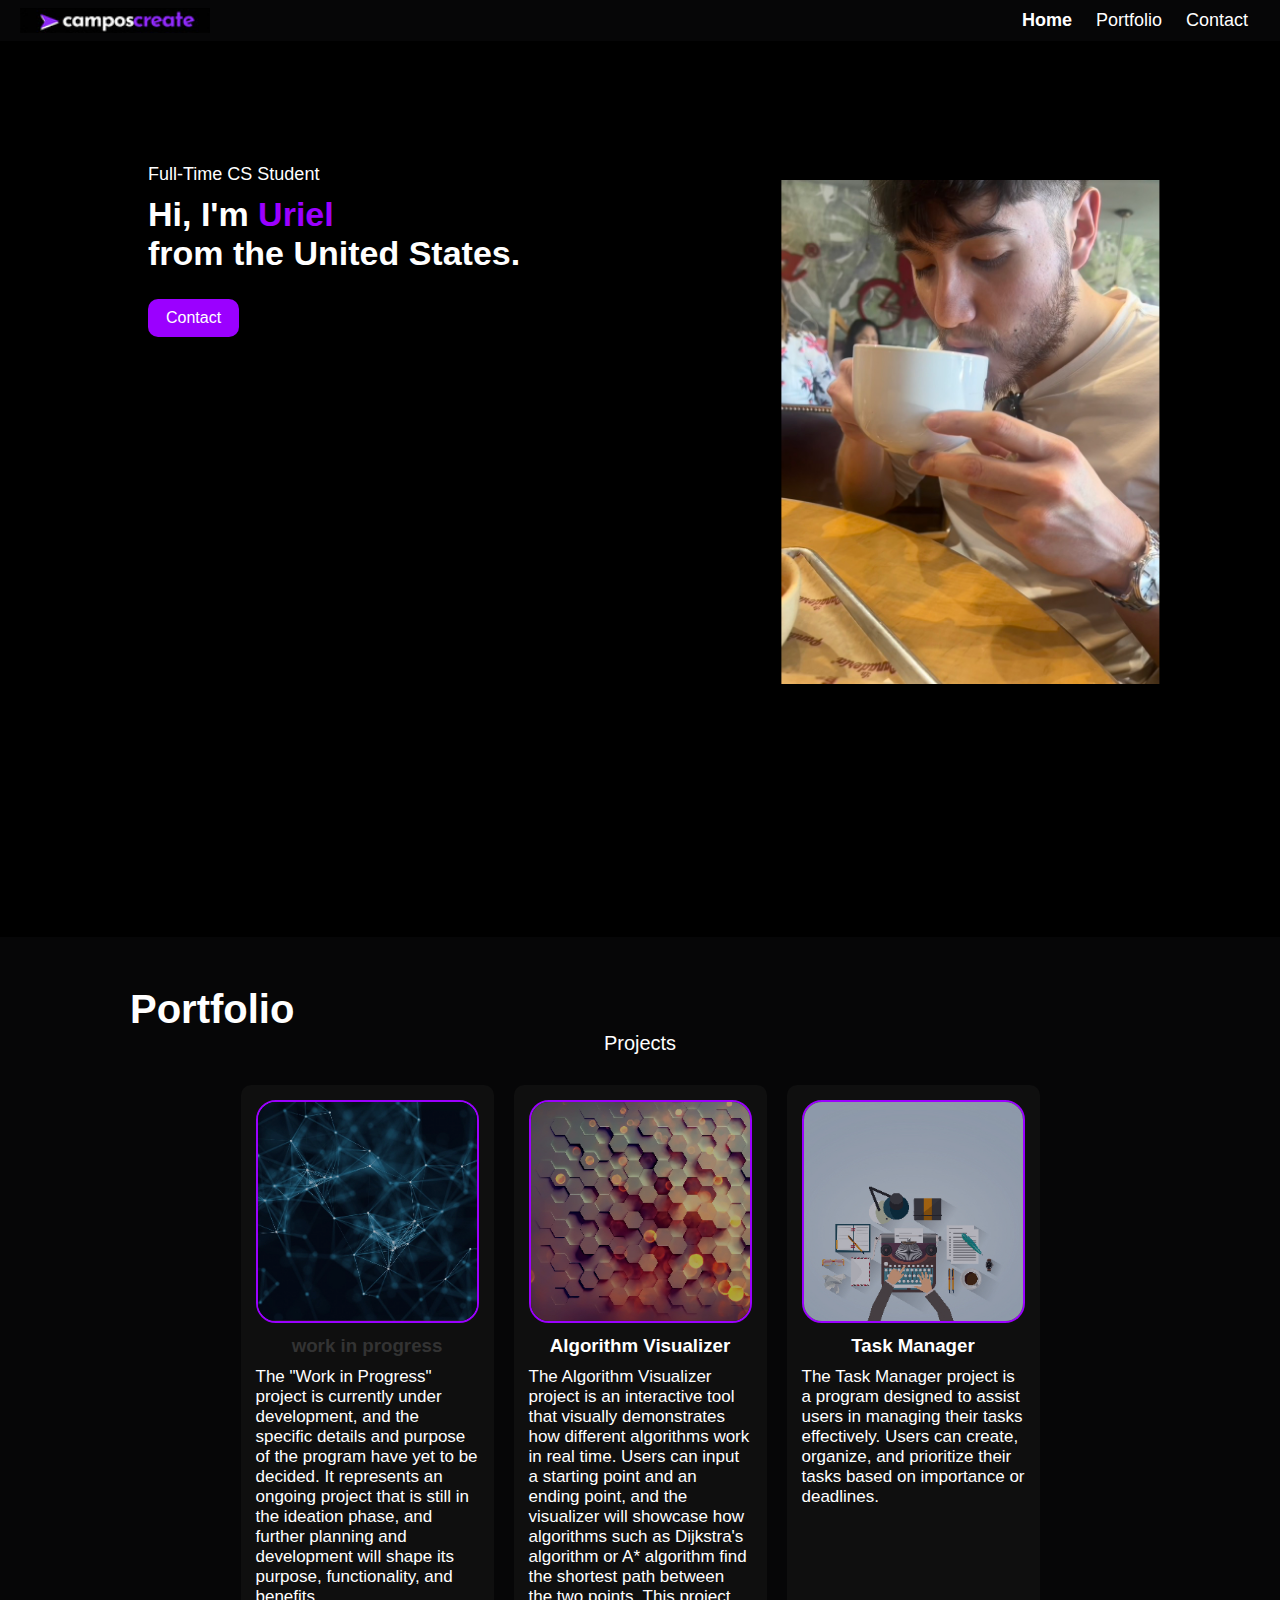
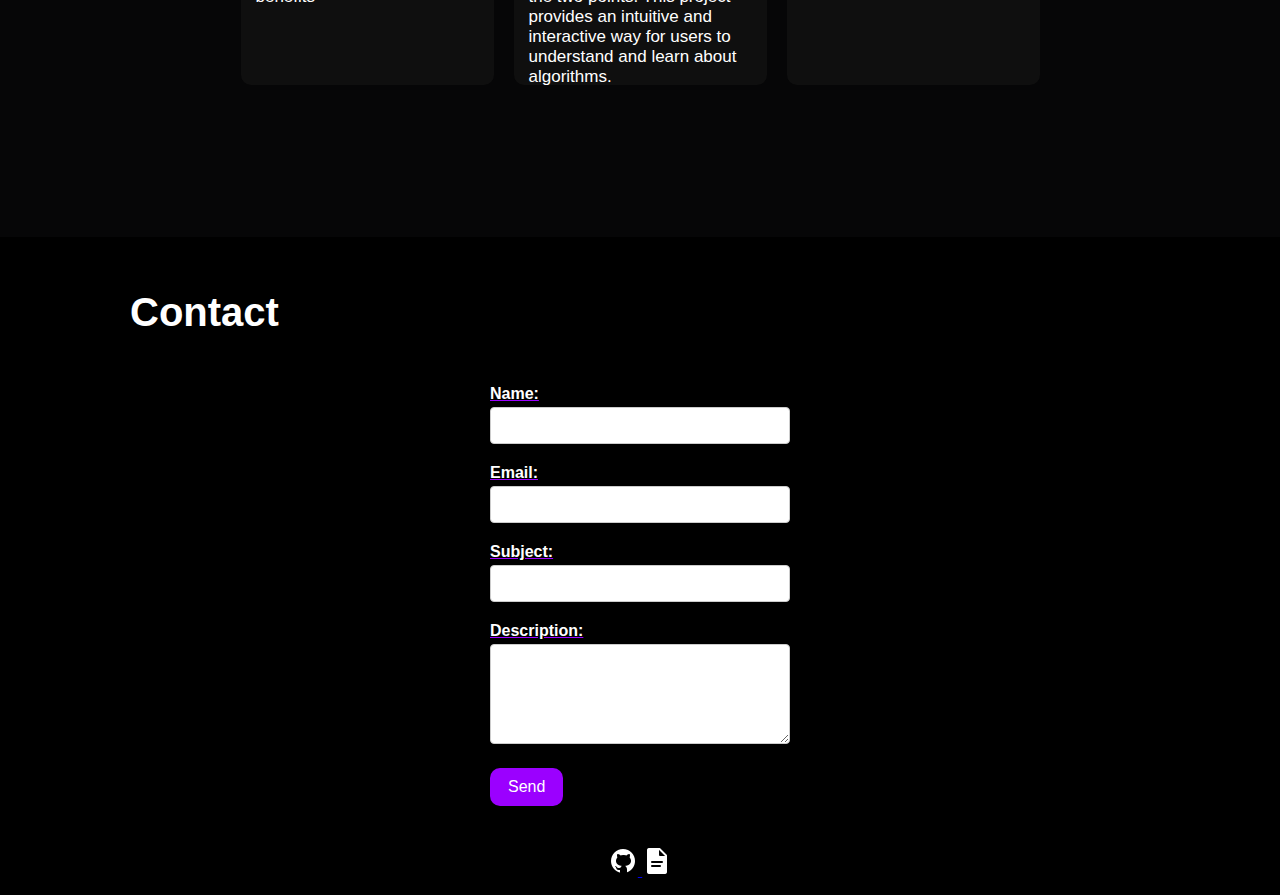
==== src/index.html @ 7401c3d5 "Contact section implemented, minor nav bar updates, and some positioning changes" ====
<!DOCTYPE html>
<html lang="en">
<head>
    <meta charset="UTF-8">
    <meta name="viewport" content="width=device-width, initial-scale=1.0">
    <title>Personal Portfolio Website</title>
    <link rel="stylesheet" href="styles.css">
    <!-- Add any additional meta tags, CSS stylesheets, or JavaScript files here -->
    <script src="script.js"></script>
</head>
<!--HEADER + NAV BAR-->
<body>

<!-------- Scrap
<div class="back-texture">
    <img src="images/texture.png" class="pic">
</div>
---->
<div id="header">
    <div class="container">
        <nav>
            <img src="images/updated.png" class="logo">
            <ul>
                <li><a href="#home" class="nav-link active" onclick="scrollToSection('#home')">Home</a></li>
                <li><a href="#portfolio-section" class="nav-link" onclick="scrollToSection('#portfolio-section')">Portfolio</a></li>
                <li><a href="#contact-section" class="nav-link" onclick="scrollToSection('#contact-section')">Contact</a></li>
            </ul>
        </nav>
        <section id="home">
            <h1>Home Section</h1>
            <div class="header-text">
                <p>Full-Time CS Student</p>
                <h1>Hi, I'm <span>Uriel</span><br>from the United States.</h1>
                <a href="#contact-section">Contact</a>
            </div>
            <div class="self-pic">
                <img src="images/coffee.png" class="me" alt="Self Picture">
            </div>
        </section>
    </div>
</div>

<section id="portfolio-section">
    <!--<div class="container"></div>-->
    <h1>Portfolio Section</h1>
</section>
<!-----------PORTFOLIO----------->
<div id="portfolio">
    <div class="main">
        <h2>Portfolio</h2>
        <p>Projects</p>
        <div class="row">
            <div class="column-1">
                <div class="block">
                    <a href="#" class="tile">
                        <img src="images/temp.png">
                    </a>
                    <div class="banner"></div>
                    <div class="column1-layer">
                        <h3>work in progress</h3>
                        <p>
                            The "Work in Progress" project is currently under development, and the specific details and purpose of the program have yet to be decided.
                            It represents an ongoing project that is still in the ideation phase, and further planning and development will shape its purpose, functionality, and benefits
                        </p>
                    </div>
                </div>
            </div>
            <div class="column-2">
                <div class="block">
                    <a href="#" class="tile">
                        <img src="images/visualizer.png">
                    </a>
                    <div class="column2-layer">
                        <h3>Algorithm Visualizer</h3>
                        <p>The Algorithm Visualizer project is an interactive tool that visually demonstrates how different algorithms work in real time.
                            Users can input a starting point and an ending point, and the visualizer will showcase how algorithms such as Dijkstra's algorithm
                            or A* algorithm find the shortest path between the two points. This project provides an intuitive and interactive way for users to
                            understand and learn about algorithms.
                        </p>
                    </div>
                </div>
            </div>
            <div class="column-3">
                <div class="block">
                    <a href="#" class="tile">
                        <img src="images/task-manager.png">
                    </a>
                    <div class="column3-layer">
                        <h3>Task Manager</h3>
                        <p>
                            The Task Manager project is a program designed to assist users in managing their tasks effectively.
                            Users can create, organize, and prioritize their tasks based on importance or deadlines.
                        </p>
                    </div>
                </div>
            </div>
        </div>
    </div>
</div>
<!----------- CONTACT SECTION ------------->
<section id="contact-section">
    <h2>Contact Section</h2>
</section>
<div id="contact">
    <div class="main-contact">
        <h2>Contact</h2>
        <div class="contact-container">
            <form id="contact-form">
                <div class="form-group">
                    <label for="name">Name:</label>
                    <input type="text" id="name" name="name" required>
                </div>
                <div class="form-group">
                    <label for="email">Email:</label>
                    <input type="email" id="email" name="email" required>
                </div>
                <div class="form-group">
                    <label for="subject">Subject:</label>
                    <input type="text" id="subject" name="subject" required>
                </div>
                <div class="form-group">
                    <label for="description">Description:</label>
                    <textarea id="description" name="description" rows="5" required></textarea>
                </div>
                <button type="submit">Send</button>
            </form>
        </div>
    </div>
</div>
<div class="icons">
    <a href="https://github.com/camposcreate">
        <img src="images/git-hub.png" alt="Personal GitHub">
    </a>
    <a href="#">
        <img src="images/resume.png" alt="Personal Resume">
    </a>
</div>
</body>
</html>
---- src/styles.css ----
*{
    margin: 0;
    padding: 0;
    font-family: "Poppins", sans-serif;
    box-sizing: border-box;
 }
 body {
    background: #000000;
    color: #000000;
 }
 #header {
    position: relative;
    width: 100%;
    height: 100vh;
    background-size: cover;
    background-position: center;
 }
 .container {
    padding: 10px 10%;
 }
/* nav bar */
nav {
    display: flex;
    align-items: center;
    justify-content: space-between;
    background: #060607;
    position: fixed;
    top: 0;
    left: 0;
    right: 0;
    padding: 0 20px;
    z-index: 9999;
}
/* logo */
.logo {
    width: 190px;
}
nav ul {
    display: flex;
    list-style: none;
}
/* position list items */
/* change margins */
nav ul li {
    margin: 10px 12px;
}

/* set color to list items */
/* increase font size and remove underline */
nav ul li a {
    color: #fff;
    text-decoration: none;
    font-size: 18px;
    position: relative;
}
nav li a.active {
    font-weight: bold;
}
/* add hover effect to list items */
nav ul li a::after {
    content: '';
    width: 0%;
    height: 3px;
    background: #9b00ff;
    position: absolute;
    left: 0;
    bottom: -6px;
    transition: 0.5s;
}
/* transitioning underline effect */
nav ul li a:hover::after {
    width: 100%;
}
.header-text {
    padding: 15px 20px;
    margin-top: 10%;
}
.header-text p {
    color: #fff;
    margin-bottom: 1%;
    font-size: 18px;
}
.header-text h1 {
    color: #fff;
    font-size: 34px;
}
.header-text h1 span {
    color: #9b00ff;
}
.header-text a {
    text-decoration: none;
    color: #fff;
    background: #9b00ff;
    margin: 26px 0;
    padding: 10px 18px;
    border-radius: 10px;
    display: inline-block;
}
.header-text a:hover {
    background: #c162ff;
}
/* background self pic color-texture
.back-texture {
    width: 30%;
    height: 10%;
    position: relative;
    opacity: 60%;
}
*/
.back-texture img {
    position: fixed;
    width: 525px;
    height: 140%;
    left: 40%;
    transform: translate(100%);
    bottom: 0;
}

/* self image */
.self-pic {
    width: 15%;
    height: 80%;
    position: absolute;
    right: 100px;
    bottom: 0;
}
.self-pic img {
    position: absolute;
    height: 70%;
    left: 30%;
    transform: translate(-70%);
    bottom 0;
    transition: left 2s ease;
}
.self-pic:hover .me {
    left: 45%;
}

/* -----------PORTFOLIO------------- */
.main {
    display: flex;
    flex-direction: column;
    align-items: flex-start;
    text-align: center;
    background-color: #060607;
    min-height: 100vh;
    padding-bottom: 400px;
}
.main h2 {
    color: #fff;
    padding-left: 130px;
    font-size: 40px;
    padding-top: 50px;
}
.main p {
    color: #fff;
    margin: 0 auto;
    font-size: 20px;
    text-align: left;
}
.row {
    display: flex;
    justify-content: center;
    padding-top: 20px;
    margin: 0 auto;
}
.column-1, .column-2, .column-3 {
    flex: 1;
    padding: 10px;
    width: 273px;
    height: 300px;
}
.block {
    position: relative;
    border-radius: 10px;
    overflow: hidden;
    background-color: #0f0f0f;
    height: 600px;
    padding: 15px 15px;
}
.tile {
    position: relative;
    display: flex;
    text-align: center;
    background-color: #ebebeb;
    text-decoration: none;
    color: #333;
    transition: background-color 0.3s ease;
    border-radius: 20px;
    border: 2px solid #9b00ff; /*#333*/
    object-fit: cover;
    overflow: hidden;
    transition: transform 0.5s ease;
}
.tile img {
    max-width: 100%;
    max-height: 100%;
    object-fit: cover;
}
/* OPACITY AND OPACITY COLOR LAYER FOR TILES */
.tile::before {
  content: "";
  position: absolute;
  top: 0;
  left: 0;
  width: 100%;
  height: 100%;
  background-color: rgba(0, 0, 25, 0.3);
  border-radius: 10px;
}
.tile:hover {
    background-color: #ccc;
    transform: scale(1.1);
}
.tile:active {
    background-color: #fff;
}
/* work in progress header */
.column1-layer h3{
    color: #333;
    /*color: #9b00ff;*/
    padding-top: 12px;
}
/* work in progress description */
.column1-layer p {
    font-size: 17px;
    text-align: left;
    padding-top: 10px;
}
/* algorithm visualizer header */
.column2-layer h3{
    color: #fff;
    padding-top: 12px;
}
/* algorithm visualizer description */
.column2-layer p {
    font-size: 17px;
    text-align: left;
    padding-top: 10px;
}
/* task manager header */
.column3-layer h3{
    color: #fff;
    padding-top: 12px;
}
/* task manager description */
.column3-layer p {
    font-size: 17px;
    text-align: left;
    padding-top: 10px;
}

/*----------- CONTACT ----------- */
#contact {
  padding: 25px 0;
}
.main-contact {
    display: flex;
    flex-direction: column;
    align-items: flex-start;
    text-align: center;
}
.main-contact h2 {
    color: #fff;
    padding-left: 130px;
    font-size: 40px;
}
.contact-container {
  max-width: 800px;
  margin: 0 auto;
  text-align: left;
  padding-top: 50px;
}
.form-group {
    color: #fff; /*#9b00ff;*/
    margin-bottom: 20px;
}
label {
    display: block;
    font-weight: bold;
    text-decoration: underline;
    text-decoration-color: #9b00ff;
    padding-bottom: 4px;
}
input, textarea {
    width: 100%;
    padding: 10px;
    border: 1px solid #ccc;
    border-radius: 4px;
}
textarea {
    width: 300px;
    height: 100px;
}
button {
    text-decoration: none;
    color: #fff;
    background: #9b00ff;
    padding: 10px 18px;
    border-radius: 10px;
    font-size: 16px;
    border: none;
    cursor: pointer;
}
button:hover {
    background: #c162ff;
}
/*----------- FOOTER ---------*/
.icons {
    text-align: center;
    padding-top: 15px;
    padding-bottom: 15px;
}
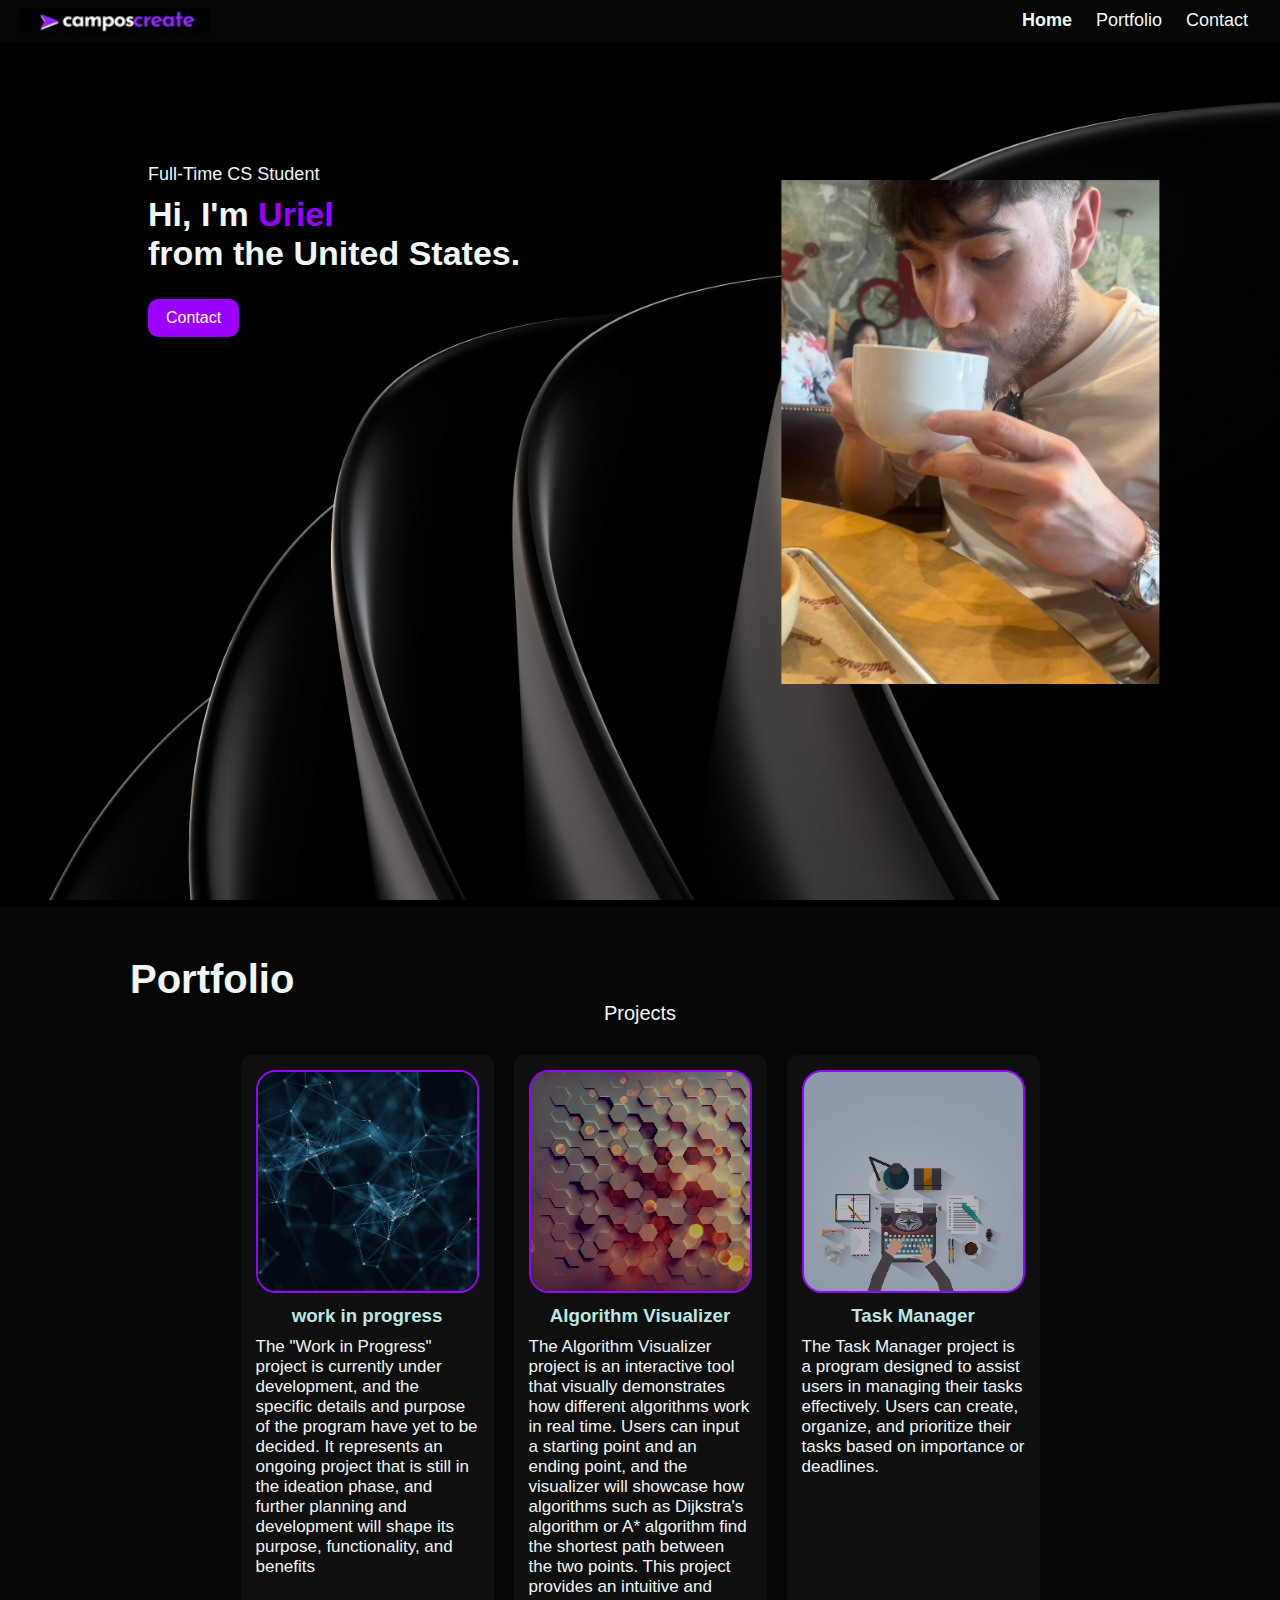
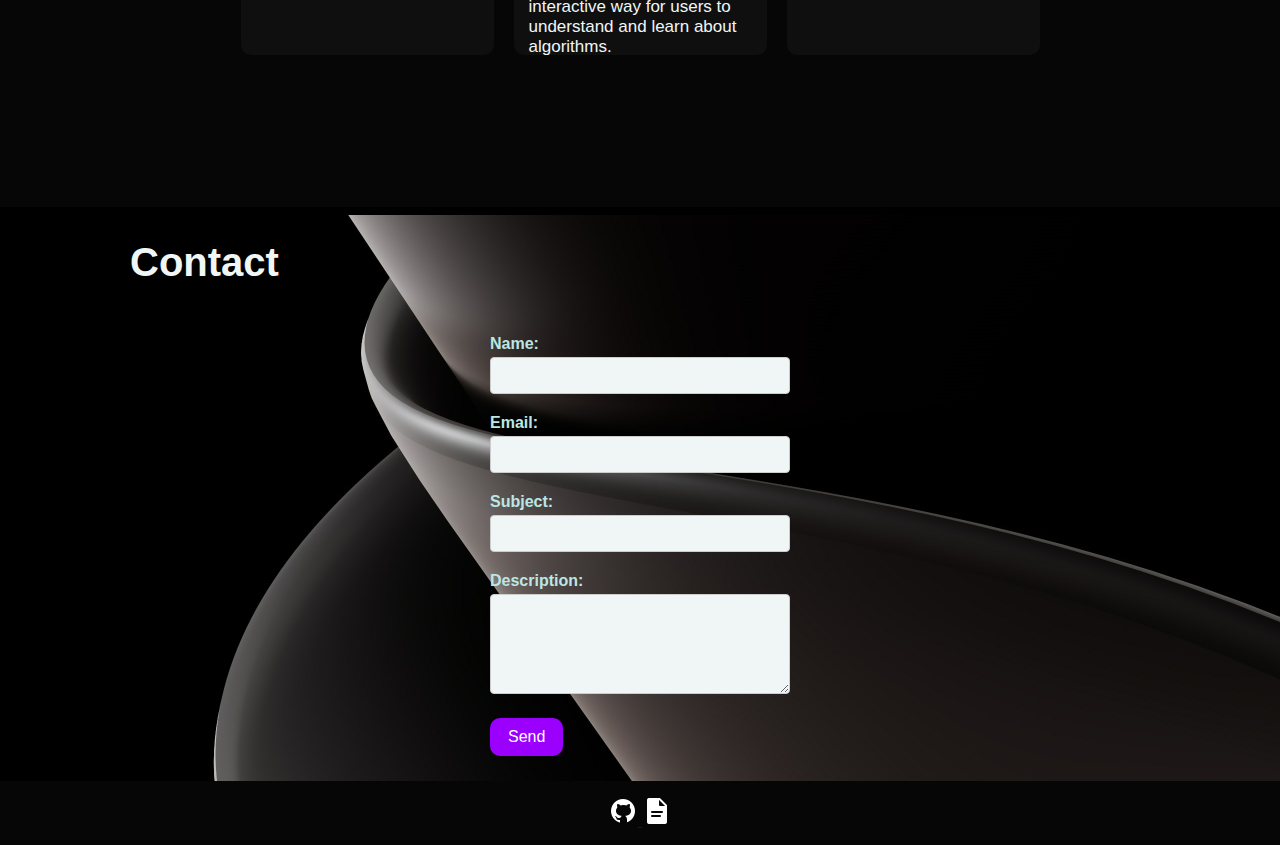
==== commit 97dba9d9: "New background images, color changes, and footer icons added" ====
--- a/src/index.html
+++ b/src/index.html
@@ -128,10 +128,10 @@
     </div>
 </div>
 <div class="icons">
-    <a href="https://github.com/camposcreate">
+    <a href="https://github.com/camposcreate" target="_blank">
         <img src="images/git-hub.png" alt="Personal GitHub">
     </a>
-    <a href="#">
+    <a href="#" target="_blank">
         <img src="images/resume.png" alt="Personal Resume">
     </a>
 </div>
--- a/src/styles.css
+++ b/src/styles.css
@@ -14,6 +14,7 @@
     height: 100vh;
     background-size: cover;
     background-position: center;
+    background-image: url('images/splash1.png');
  }
  .container {
     padding: 10px 10%;
@@ -48,7 +49,7 @@
 /* set color to list items */
 /* increase font size and remove underline */
 nav ul li a {
-    color: #fff;
+    color: #f0f6f6;
     text-decoration: none;
     font-size: 18px;
     position: relative;
@@ -76,12 +77,12 @@
     margin-top: 10%;
 }
 .header-text p {
-    color: #fff;
+    color: #f0f6f6;
     margin-bottom: 1%;
     font-size: 18px;
 }
 .header-text h1 {
-    color: #fff;
+    color: #f0f6f6;
     font-size: 34px;
 }
 .header-text h1 span {
@@ -137,6 +138,9 @@
 }
 
 /* -----------PORTFOLIO------------- */
+#portfolio-section h1 {
+    margin-top: -30px;
+}
 .main {
     display: flex;
     flex-direction: column;
@@ -147,13 +151,13 @@
     padding-bottom: 400px;
 }
 .main h2 {
-    color: #fff;
+    color: #f0f6f6;
     padding-left: 130px;
     font-size: 40px;
     padding-top: 50px;
 }
 .main p {
-    color: #fff;
+    color: #f0f6f6;
     margin: 0 auto;
     font-size: 20px;
     text-align: left;
@@ -217,7 +221,7 @@
 }
 /* work in progress header */
 .column1-layer h3{
-    color: #333;
+    color: #bbe6e4;
     /*color: #9b00ff;*/
     padding-top: 12px;
 }
@@ -229,7 +233,7 @@
 }
 /* algorithm visualizer header */
 .column2-layer h3{
-    color: #fff;
+    color: #bbe6e4;
     padding-top: 12px;
 }
 /* algorithm visualizer description */
@@ -240,7 +244,7 @@
 }
 /* task manager header */
 .column3-layer h3{
-    color: #fff;
+    color: #bbe6e4;
     padding-top: 12px;
 }
 /* task manager description */
@@ -253,6 +257,12 @@
 /*----------- CONTACT ----------- */
 #contact {
   padding: 25px 0;
+  background-image: url('images/contact_bg.png');
+  margin-top: -20px;
+}
+.contact-section {
+    width: 100%;
+    height: 100vh;
 }
 .main-contact {
     display: flex;
@@ -261,7 +271,7 @@
     text-align: center;
 }
 .main-contact h2 {
-    color: #fff;
+    color: #f0f6f6;
     padding-left: 130px;
     font-size: 40px;
 }
@@ -272,14 +282,15 @@
   padding-top: 50px;
 }
 .form-group {
-    color: #fff; /*#9b00ff;*/
+    color: #bbe6e4; /*#9b00ff;*/
     margin-bottom: 20px;
 }
 label {
     display: block;
     font-weight: bold;
+    /*
     text-decoration: underline;
-    text-decoration-color: #9b00ff;
+    text-decoration-color: #9b00ff; */
     padding-bottom: 4px;
 }
 input, textarea {
@@ -287,6 +298,7 @@
     padding: 10px;
     border: 1px solid #ccc;
     border-radius: 4px;
+    background-color: #f0f6f6;
 }
 textarea {
     width: 300px;
@@ -310,4 +322,5 @@
     text-align: center;
     padding-top: 15px;
     padding-bottom: 15px;
+    background-color: #060607;
 }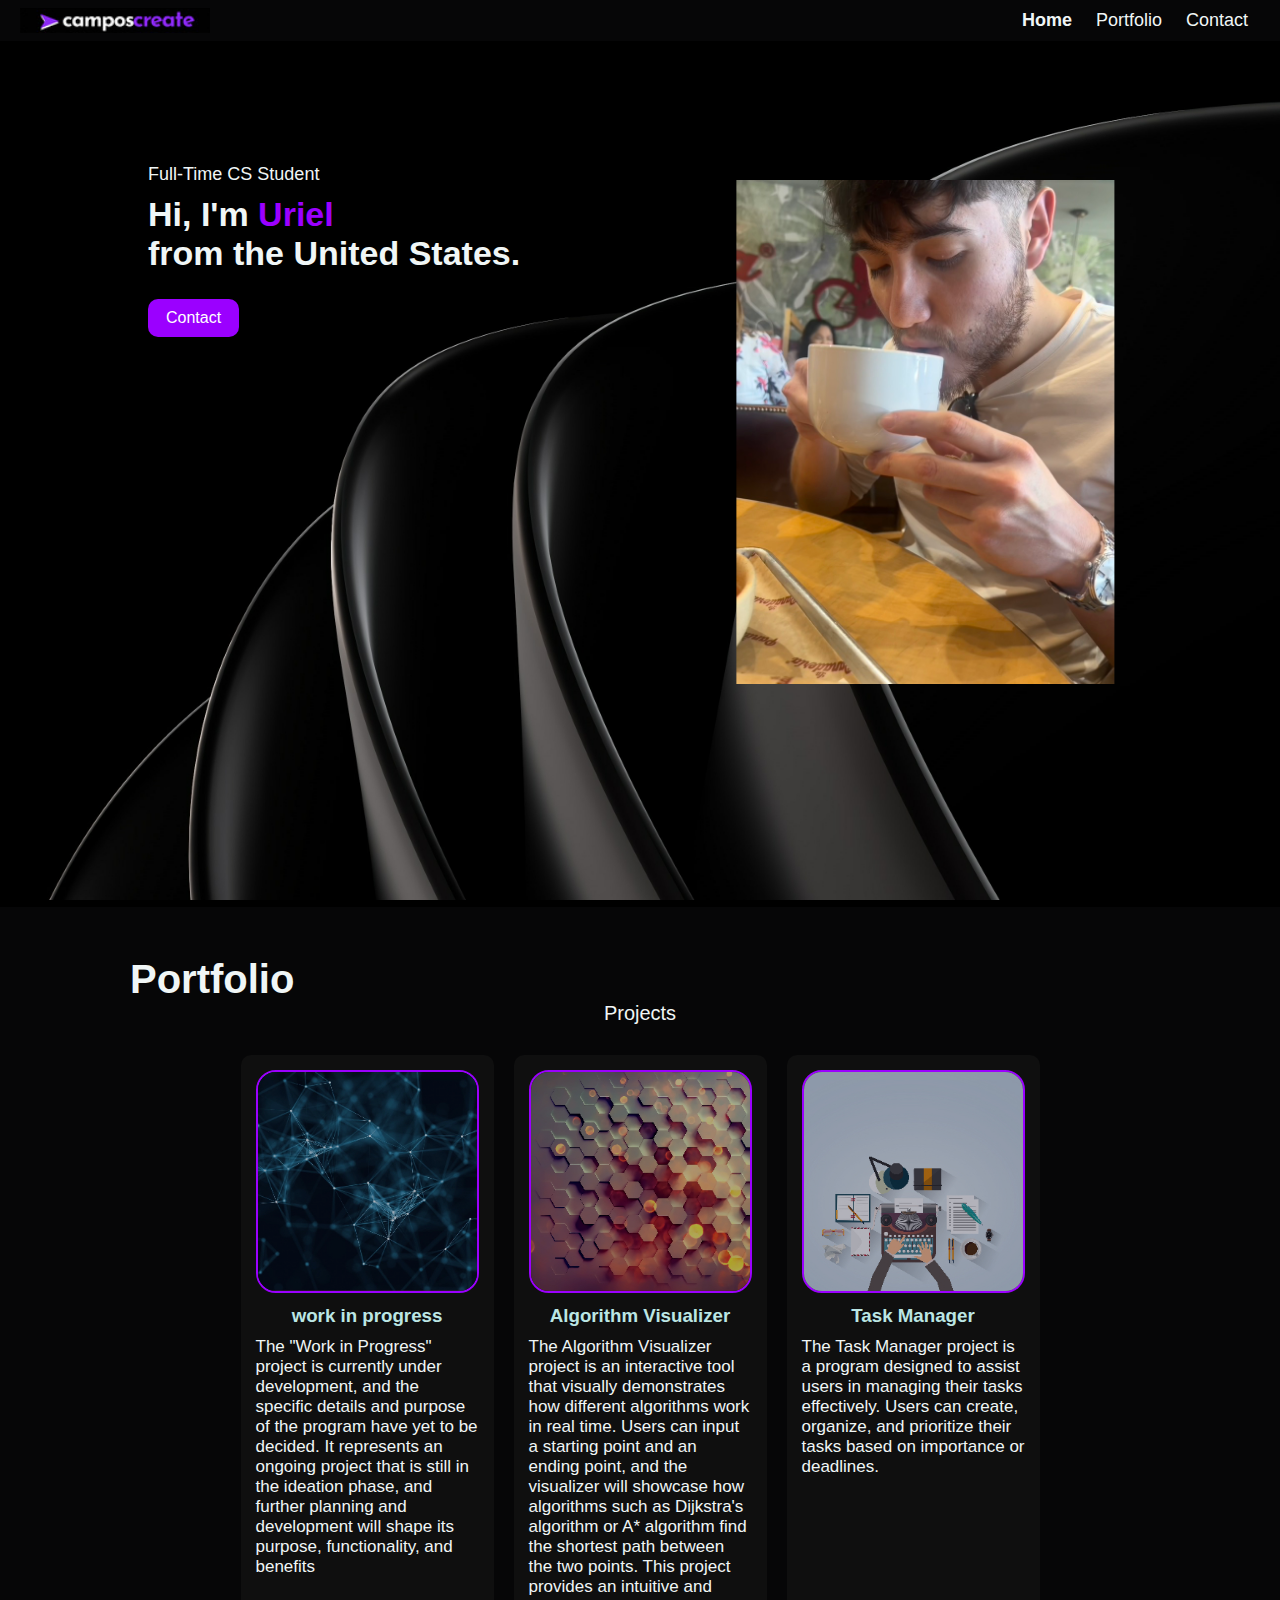
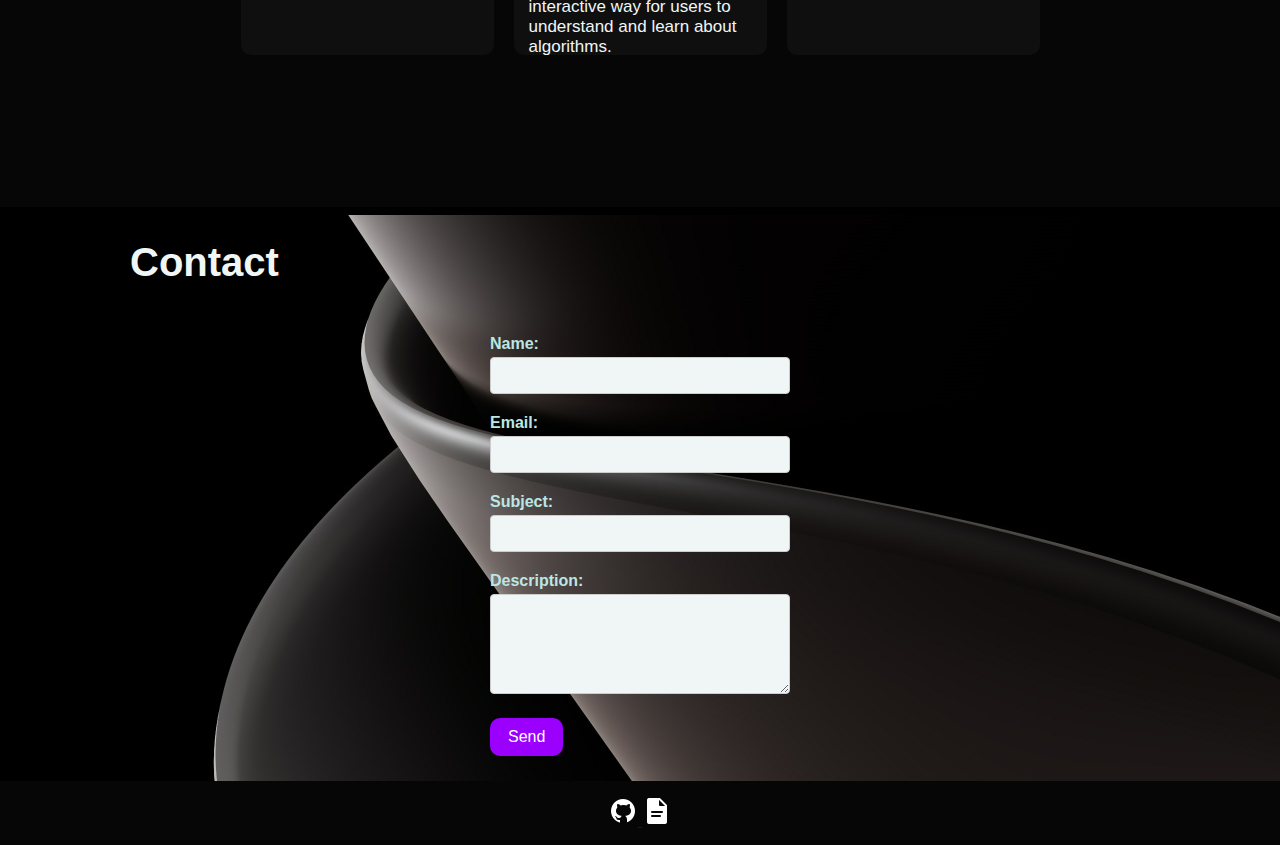
==== commit 69a0ed84: "Task-manager application front-end w/ nav bar, fields, and buttons. No functionality yet." ====
--- a/src/index.html
+++ b/src/index.html
@@ -11,11 +11,6 @@
 <!--HEADER + NAV BAR-->
 <body>
 
-<!-------- Scrap
-<div class="back-texture">
-    <img src="images/texture.png" class="pic">
-</div>
----->
 <div id="header">
     <div class="container">
         <nav>
@@ -82,7 +77,7 @@
             </div>
             <div class="column-3">
                 <div class="block">
-                    <a href="#" class="tile">
+                    <a href="projects/task-manager/task-manager.html" class="tile">
                         <img src="images/task-manager.png">
                     </a>
                     <div class="column3-layer">
--- a/src/styles.css
+++ b/src/styles.css
@@ -100,14 +100,6 @@
 .header-text a:hover {
     background: #c162ff;
 }
-/* background self pic color-texture
-.back-texture {
-    width: 30%;
-    height: 10%;
-    position: relative;
-    opacity: 60%;
-}
-*/
 .back-texture img {
     position: fixed;
     width: 525px;
@@ -119,7 +111,7 @@
 
 /* self image */
 .self-pic {
-    width: 15%;
+    width: 20%;
     height: 80%;
     position: absolute;
     right: 100px;
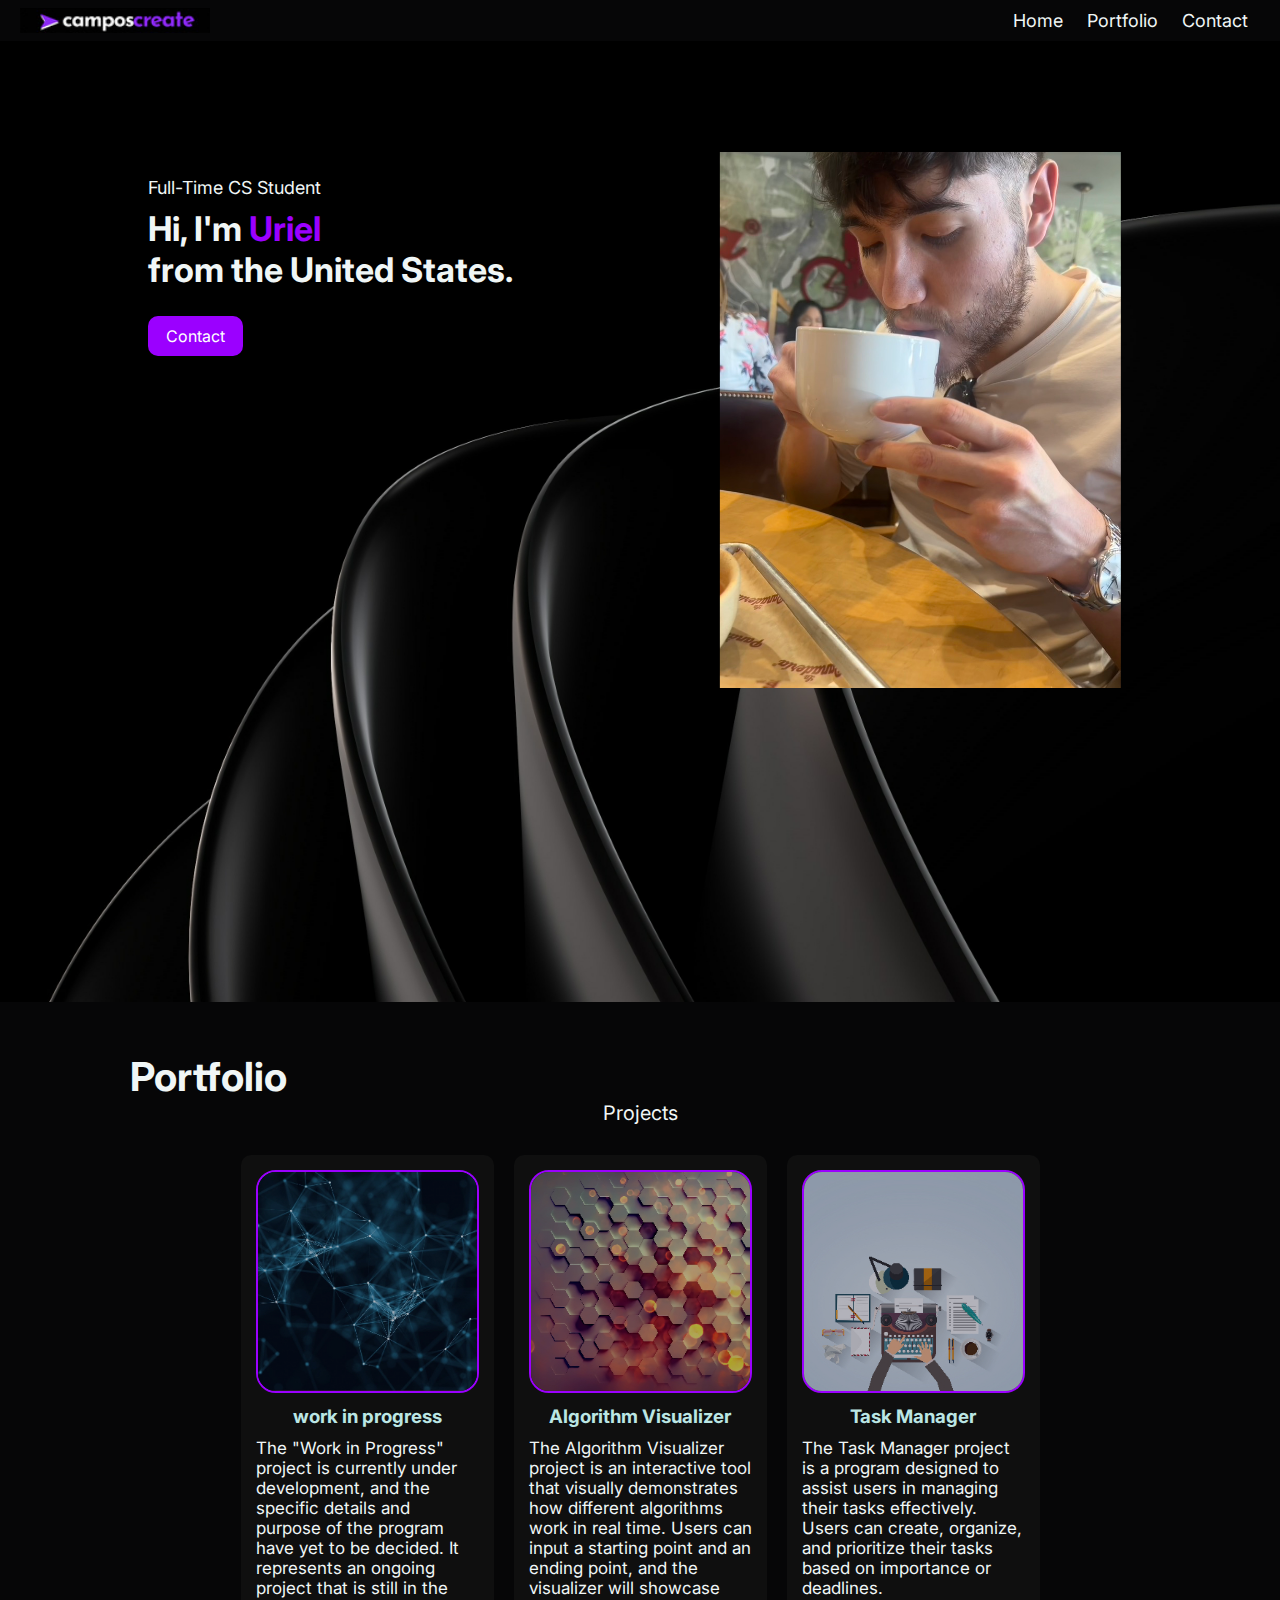
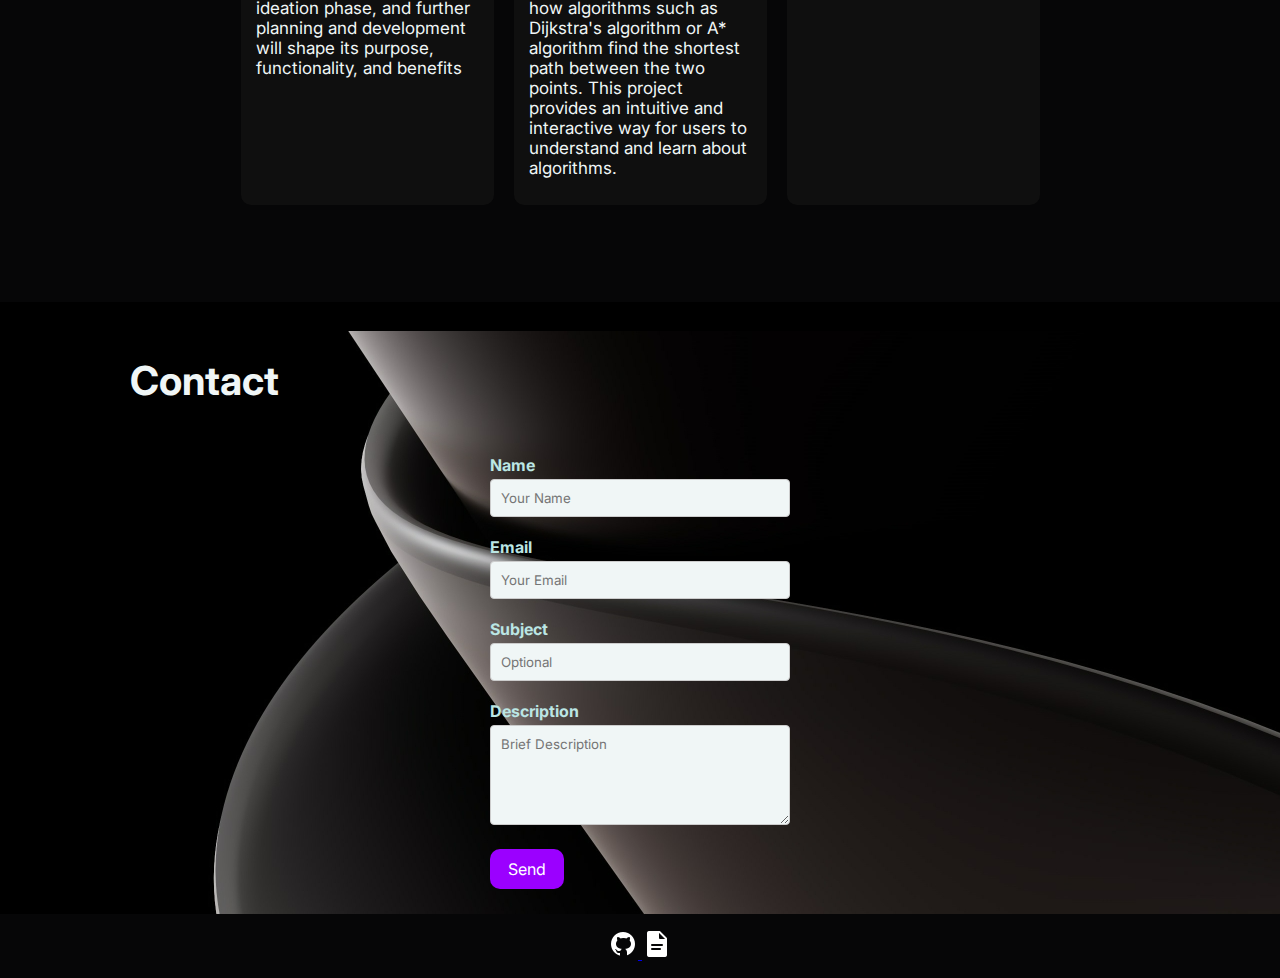
==== commit 55daa7f8: "Nav bar scroll progress bar, minor positioning changes" ====
--- a/src/index.html
+++ b/src/index.html
@@ -10,19 +10,21 @@
 </head>
 <!--HEADER + NAV BAR-->
 <body>
-
+<div class="progress-bar">
+    <div class="filled"></div>
+</div>
 <div id="header">
     <div class="container">
         <nav>
             <img src="images/updated.png" class="logo">
             <ul>
-                <li><a href="#home" class="nav-link active" onclick="scrollToSection('#home')">Home</a></li>
+                <li><a href="#home" class="nav-link home-link" onclick="scrollToSection('#home')">Home</a></li>
                 <li><a href="#portfolio-section" class="nav-link" onclick="scrollToSection('#portfolio-section')">Portfolio</a></li>
                 <li><a href="#contact-section" class="nav-link" onclick="scrollToSection('#contact-section')">Contact</a></li>
             </ul>
         </nav>
         <section id="home">
-            <h1>Home Section</h1>
+            <h1></h1> <!-- Home Section-->
             <div class="header-text">
                 <p>Full-Time CS Student</p>
                 <h1>Hi, I'm <span>Uriel</span><br>from the United States.</h1>
@@ -37,7 +39,7 @@
 
 <section id="portfolio-section">
     <!--<div class="container"></div>-->
-    <h1>Portfolio Section</h1>
+    <h1></h1> <!-- Portfolio Section-->
 </section>
 <!-----------PORTFOLIO----------->
 <div id="portfolio">
@@ -102,20 +104,20 @@
         <div class="contact-container">
             <form id="contact-form">
                 <div class="form-group">
-                    <label for="name">Name:</label>
-                    <input type="text" id="name" name="name" required>
+                    <label for="name">Name</label>
+                    <input type="text" id="name" name="name" placeholder="Your Name" required>
                 </div>
                 <div class="form-group">
-                    <label for="email">Email:</label>
-                    <input type="email" id="email" name="email" required>
+                    <label for="email">Email</label>
+                    <input type="email" id="email" name="email" placeholder="Your Email" required>
                 </div>
                 <div class="form-group">
-                    <label for="subject">Subject:</label>
-                    <input type="text" id="subject" name="subject" required>
+                    <label for="subject">Subject</label>
+                    <input type="text" id="subject" name="subject" placeholder="Optional">
                 </div>
                 <div class="form-group">
-                    <label for="description">Description:</label>
-                    <textarea id="description" name="description" rows="5" required></textarea>
+                    <label for="description">Description</label>
+                    <textarea id="description" name="description" placeholder="Brief Description" rows="5" required></textarea>
                 </div>
                 <button type="submit">Send</button>
             </form>
@@ -126,7 +128,7 @@
     <a href="https://github.com/camposcreate" target="_blank">
         <img src="images/git-hub.png" alt="Personal GitHub">
     </a>
-    <a href="#" target="_blank">
+    <a href="images/dummy_resume.pdf" target="_blank">
         <img src="images/resume.png" alt="Personal Resume">
     </a>
 </div>
--- a/src/styles.css
+++ b/src/styles.css
@@ -1,8 +1,27 @@
+@import url('https://fonts.googleapis.com/css2?family=Inter&display=swap');
+
 *{
     margin: 0;
     padding: 0;
-    font-family: "Poppins", sans-serif;
+    font-family: 'Inter', sans-serif;
     box-sizing: border-box;
+ }
+ html {
+    scroll-behavior: smooth;
+ }
+ .progress-bar {
+    position: fixed;
+    right: 32px;
+    top: 5px;
+    width: 20.8%;
+    height: 3px;
+    z-index: 5;
+ }
+ .filled {
+    width: 0%;
+    height: 100%;
+    background-image: linear-gradient(to right, #9b00ff, #fff);
+    border-radius: 10px;
  }
  body {
     background: #000000;
@@ -15,9 +34,10 @@
     background-size: cover;
     background-position: center;
     background-image: url('images/splash1.png');
+    z-index: 1;
  }
  .container {
-    padding: 10px 10%;
+    padding: 0px 10%;
  }
 /* nav bar */
 nav {
@@ -30,7 +50,6 @@
     left: 0;
     right: 0;
     padding: 0 20px;
-    z-index: 9999;
 }
 /* logo */
 .logo {
@@ -53,9 +72,6 @@
     text-decoration: none;
     font-size: 18px;
     position: relative;
-}
-nav li a.active {
-    font-weight: bold;
 }
 /* add hover effect to list items */
 nav ul li a::after {
@@ -73,7 +89,7 @@
     width: 100%;
 }
 .header-text {
-    padding: 15px 20px;
+    padding: 75px 20px;
     margin-top: 10%;
 }
 .header-text p {
@@ -112,10 +128,12 @@
 /* self image */
 .self-pic {
     width: 20%;
-    height: 80%;
+    height: 85%;
     position: absolute;
     right: 100px;
+    top: 50px;
     bottom: 0;
+    z-index: -1;
 }
 .self-pic img {
     position: absolute;
@@ -131,7 +149,7 @@
 
 /* -----------PORTFOLIO------------- */
 #portfolio-section h1 {
-    margin-top: -30px;
+    margin-top: 0;
 }
 .main {
     display: flex;
@@ -171,7 +189,7 @@
     border-radius: 10px;
     overflow: hidden;
     background-color: #0f0f0f;
-    height: 600px;
+    height: 650px;
     padding: 15px 15px;
 }
 .tile {
@@ -250,7 +268,7 @@
 #contact {
   padding: 25px 0;
   background-image: url('images/contact_bg.png');
-  margin-top: -20px;
+  margin-top: 0px;
 }
 .contact-section {
     width: 100%;
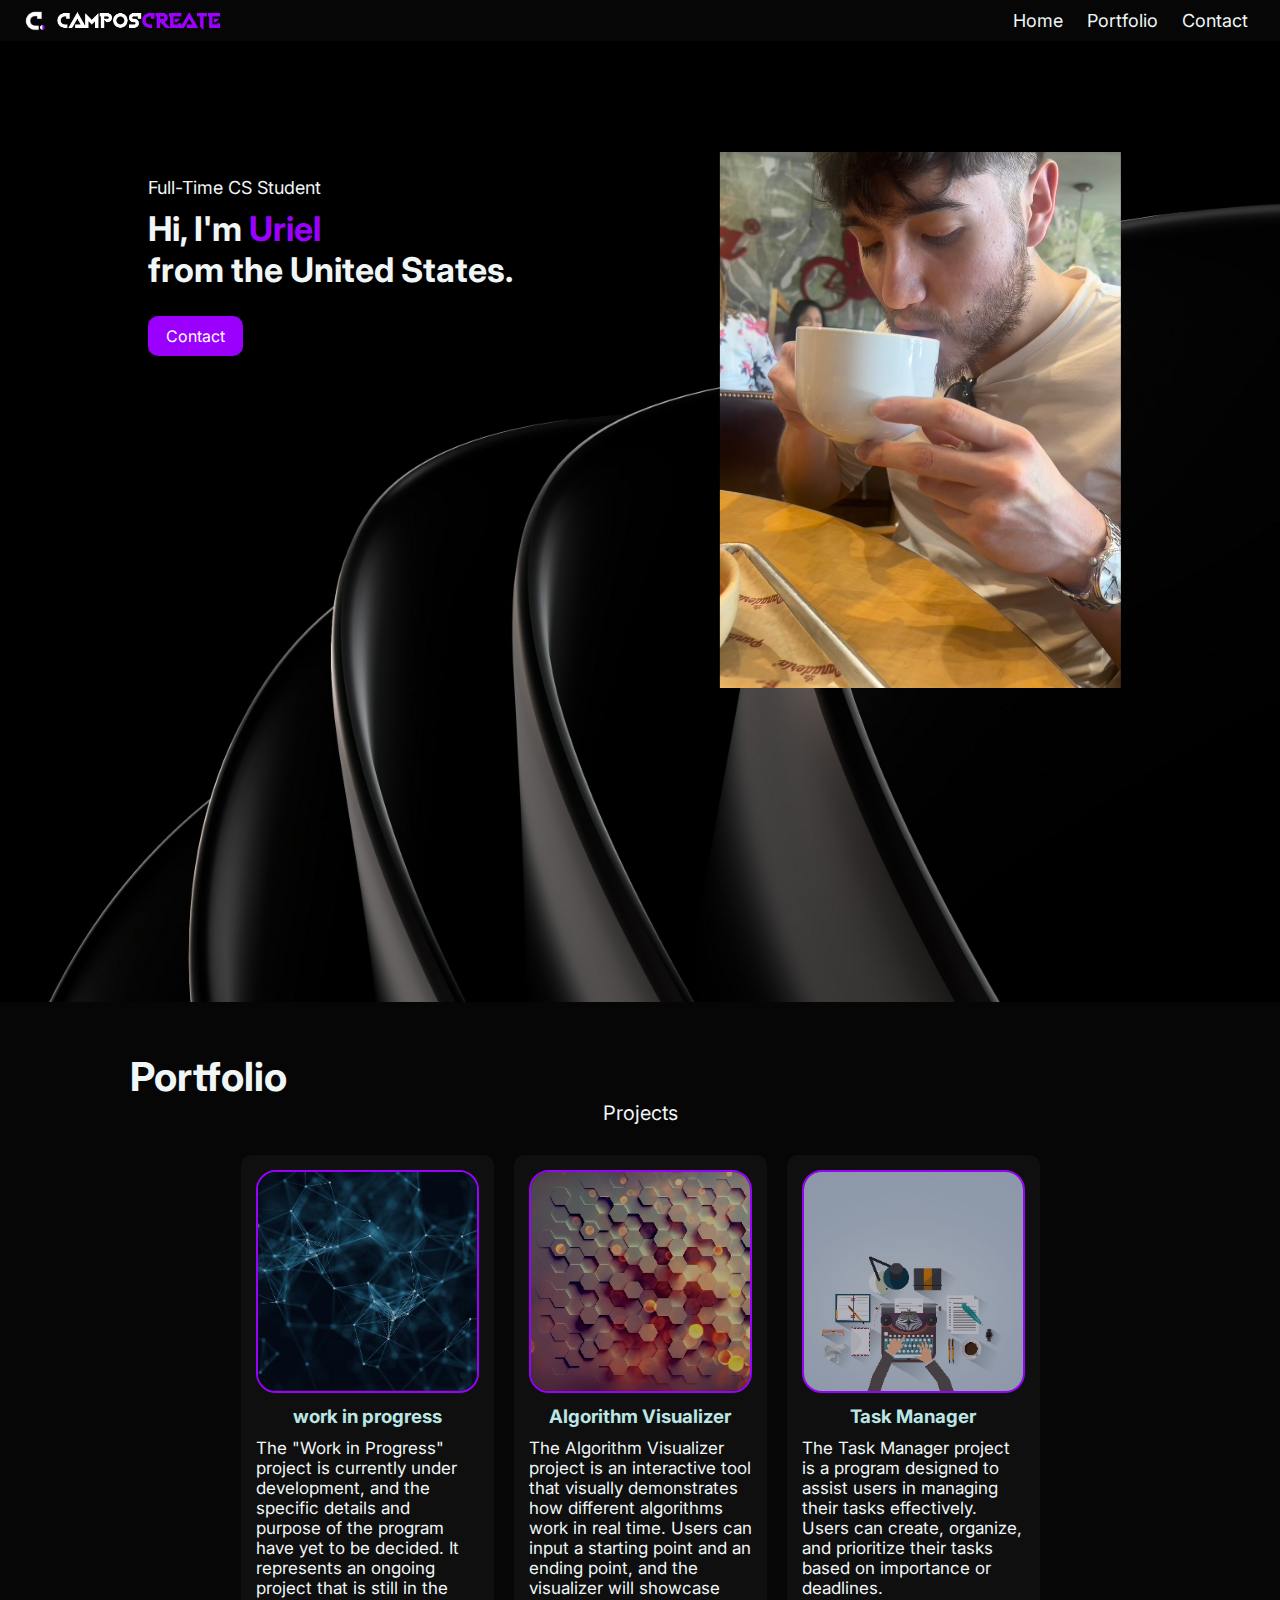
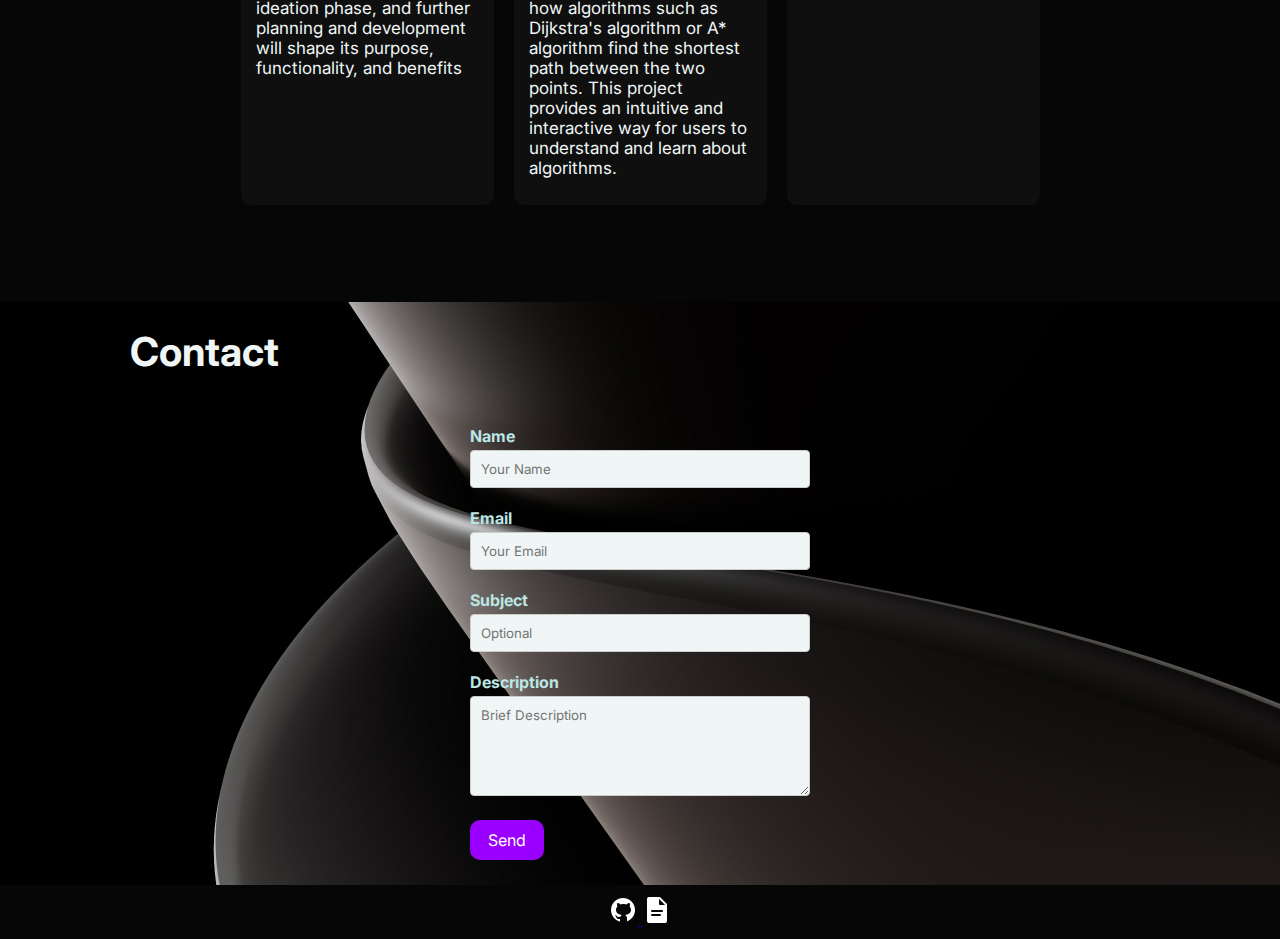
==== commit 6ba10522: "Favicon added.. updated navbar logo" ====
--- a/src/index.html
+++ b/src/index.html
@@ -5,6 +5,7 @@
     <meta name="viewport" content="width=device-width, initial-scale=1.0">
     <title>Personal Portfolio Website</title>
     <link rel="stylesheet" href="styles.css">
+    <link rel="shortcut icon" type="image/png" href="images/favicon_new.png">
     <!-- Add any additional meta tags, CSS stylesheets, or JavaScript files here -->
     <script src="script.js"></script>
 </head>
@@ -16,7 +17,8 @@
 <div id="header">
     <div class="container">
         <nav>
-            <img src="images/updated.png" class="logo">
+            <img src="images/navbar_logo.png" class="nav_logo">
+            <img src="images/logo_name.png" class="logo">
             <ul>
                 <li><a href="#home" class="nav-link home-link" onclick="scrollToSection('#home')">Home</a></li>
                 <li><a href="#portfolio-section" class="nav-link" onclick="scrollToSection('#portfolio-section')">Portfolio</a></li>
@@ -64,7 +66,7 @@
             </div>
             <div class="column-2">
                 <div class="block">
-                    <a href="#" class="tile">
+                    <a href="projects/algorithm-visualizer/vis.html" class="tile">
                         <img src="images/visualizer.png">
                     </a>
                     <div class="column2-layer">
--- a/src/styles.css
+++ b/src/styles.css
@@ -11,10 +11,9 @@
  }
  .progress-bar {
     position: fixed;
-    right: 32px;
-    top: 5px;
-    width: 20.8%;
+    width: 100%;/*20.8%;*/
     height: 3px;
+    top: 0.5px;
     z-index: 5;
  }
  .filled {
@@ -52,8 +51,13 @@
     padding: 0 20px;
 }
 /* logo */
+.nav_logo {
+    width: 30px;
+    padding: 4px;
+}
 .logo {
-    width: 190px;
+    width: 180px;
+    margin-right: auto;
 }
 nav ul {
     display: flex;
@@ -64,7 +68,6 @@
 nav ul li {
     margin: 10px 12px;
 }
-
 /* set color to list items */
 /* increase font size and remove underline */
 nav ul li a {
@@ -124,7 +127,6 @@
     transform: translate(100%);
     bottom: 0;
 }
-
 /* self image */
 .self-pic {
     width: 20%;
@@ -268,7 +270,7 @@
 #contact {
   padding: 25px 0;
   background-image: url('images/contact_bg.png');
-  margin-top: 0px;
+  margin-top: -29px;
 }
 .contact-section {
     width: 100%;
@@ -311,7 +313,7 @@
     background-color: #f0f6f6;
 }
 textarea {
-    width: 300px;
+    width: 340px; /* increase width of all fields */
     height: 100px;
 }
 button {
@@ -330,7 +332,7 @@
 /*----------- FOOTER ---------*/
 .icons {
     text-align: center;
-    padding-top: 15px;
-    padding-bottom: 15px;
+    padding-top: 10px;
+    padding-bottom: 10px;
     background-color: #060607;
 }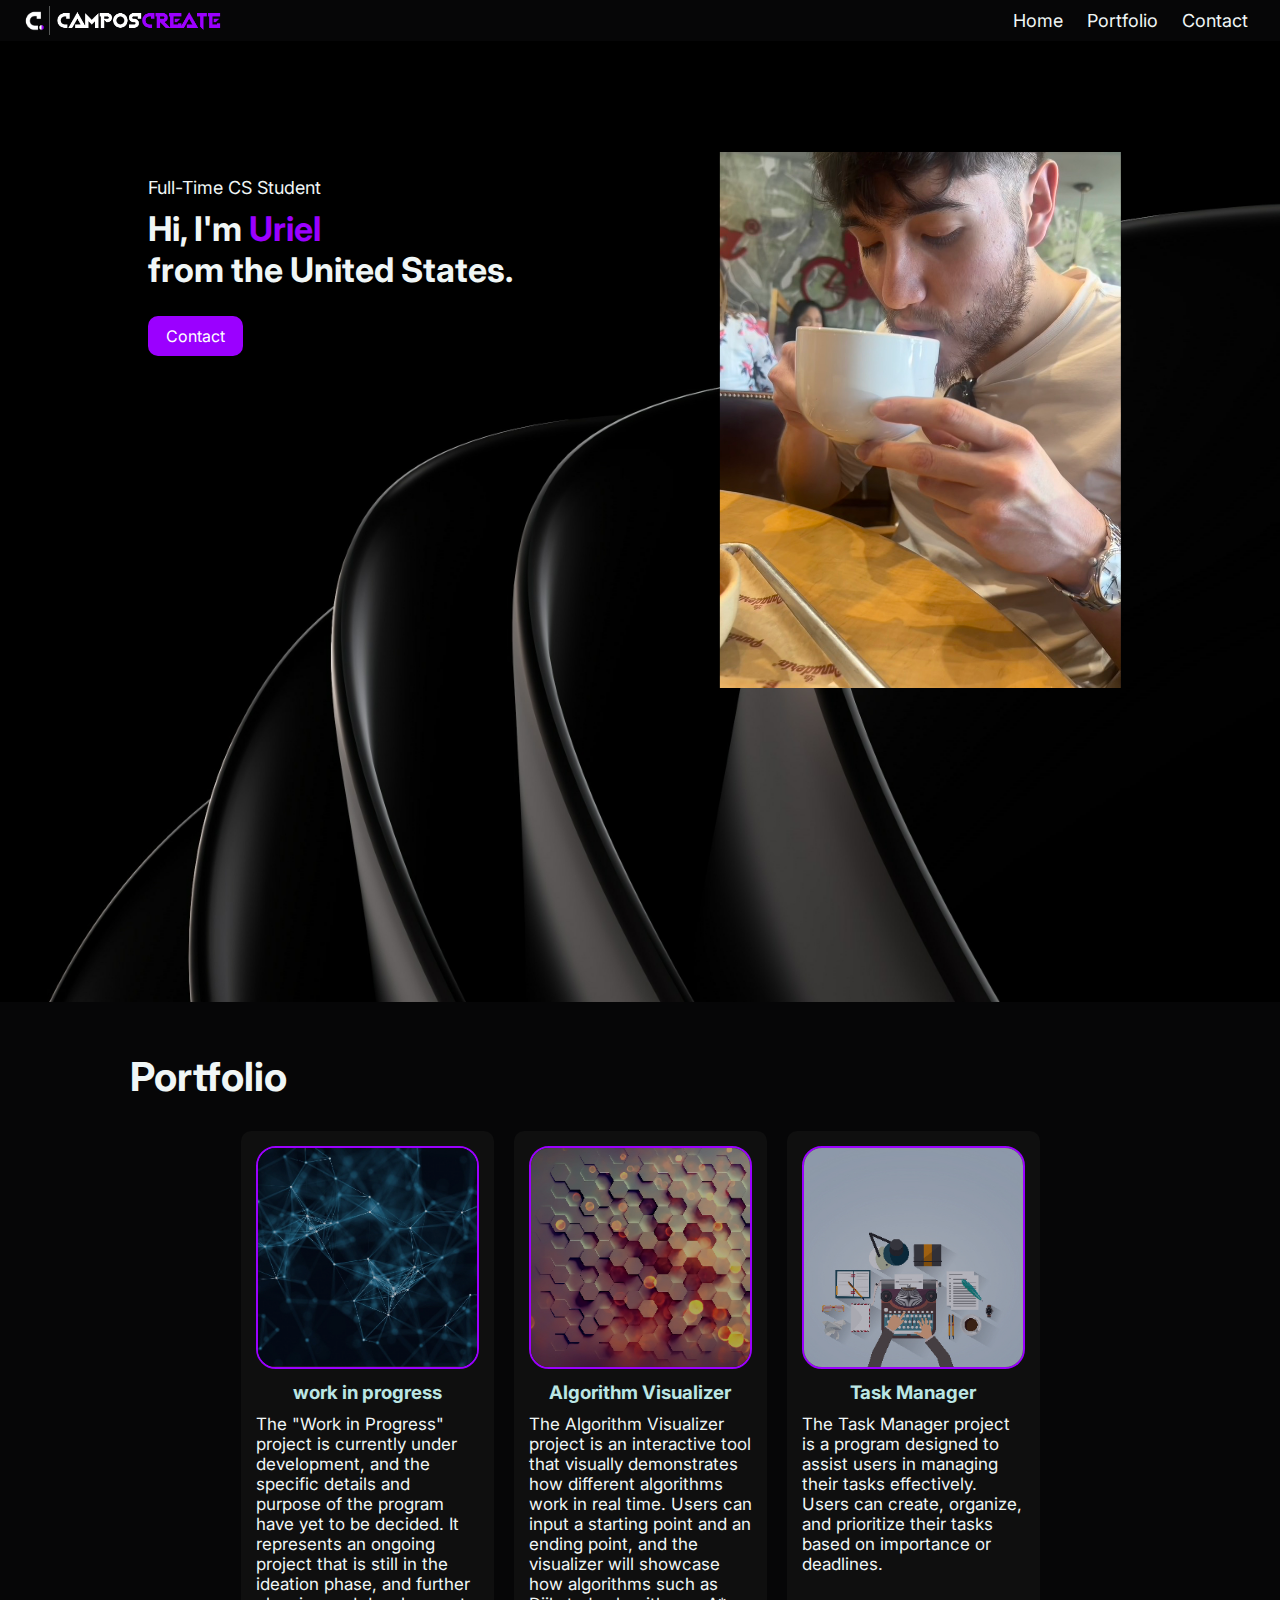
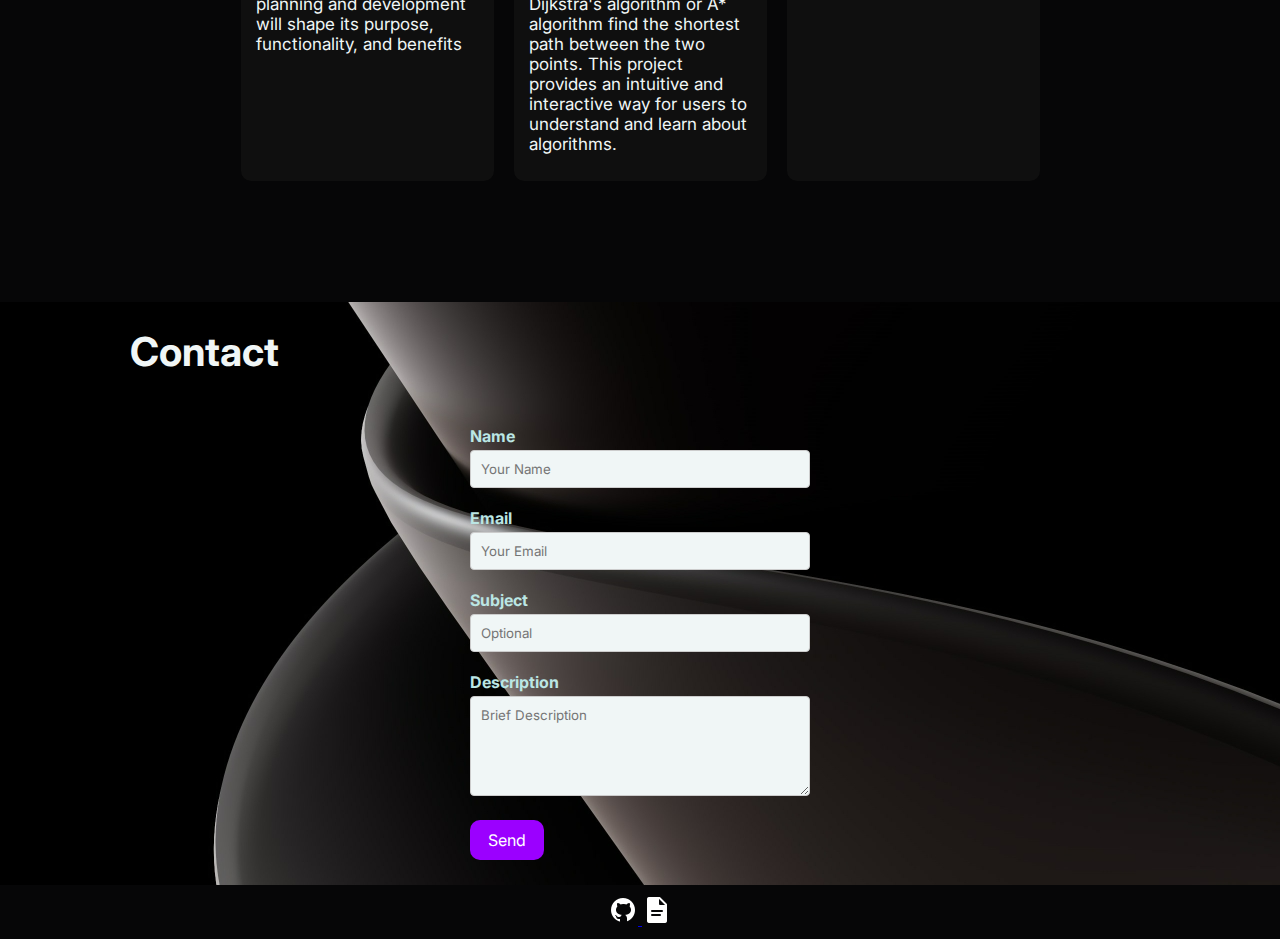
==== commit 3a6099fe: "Reset functionality now works.. small bug with re-dragging sprite." ====
--- a/src/index.html
+++ b/src/index.html
@@ -47,7 +47,6 @@
 <div id="portfolio">
     <div class="main">
         <h2>Portfolio</h2>
-        <p>Projects</p>
         <div class="row">
             <div class="column-1">
                 <div class="block">
--- a/src/styles.css
+++ b/src/styles.css
@@ -54,6 +54,7 @@
 .nav_logo {
     width: 30px;
     padding: 4px;
+    border-right: 1px solid rgba(94, 96, 96, .9);
 }
 .logo {
     width: 180px;
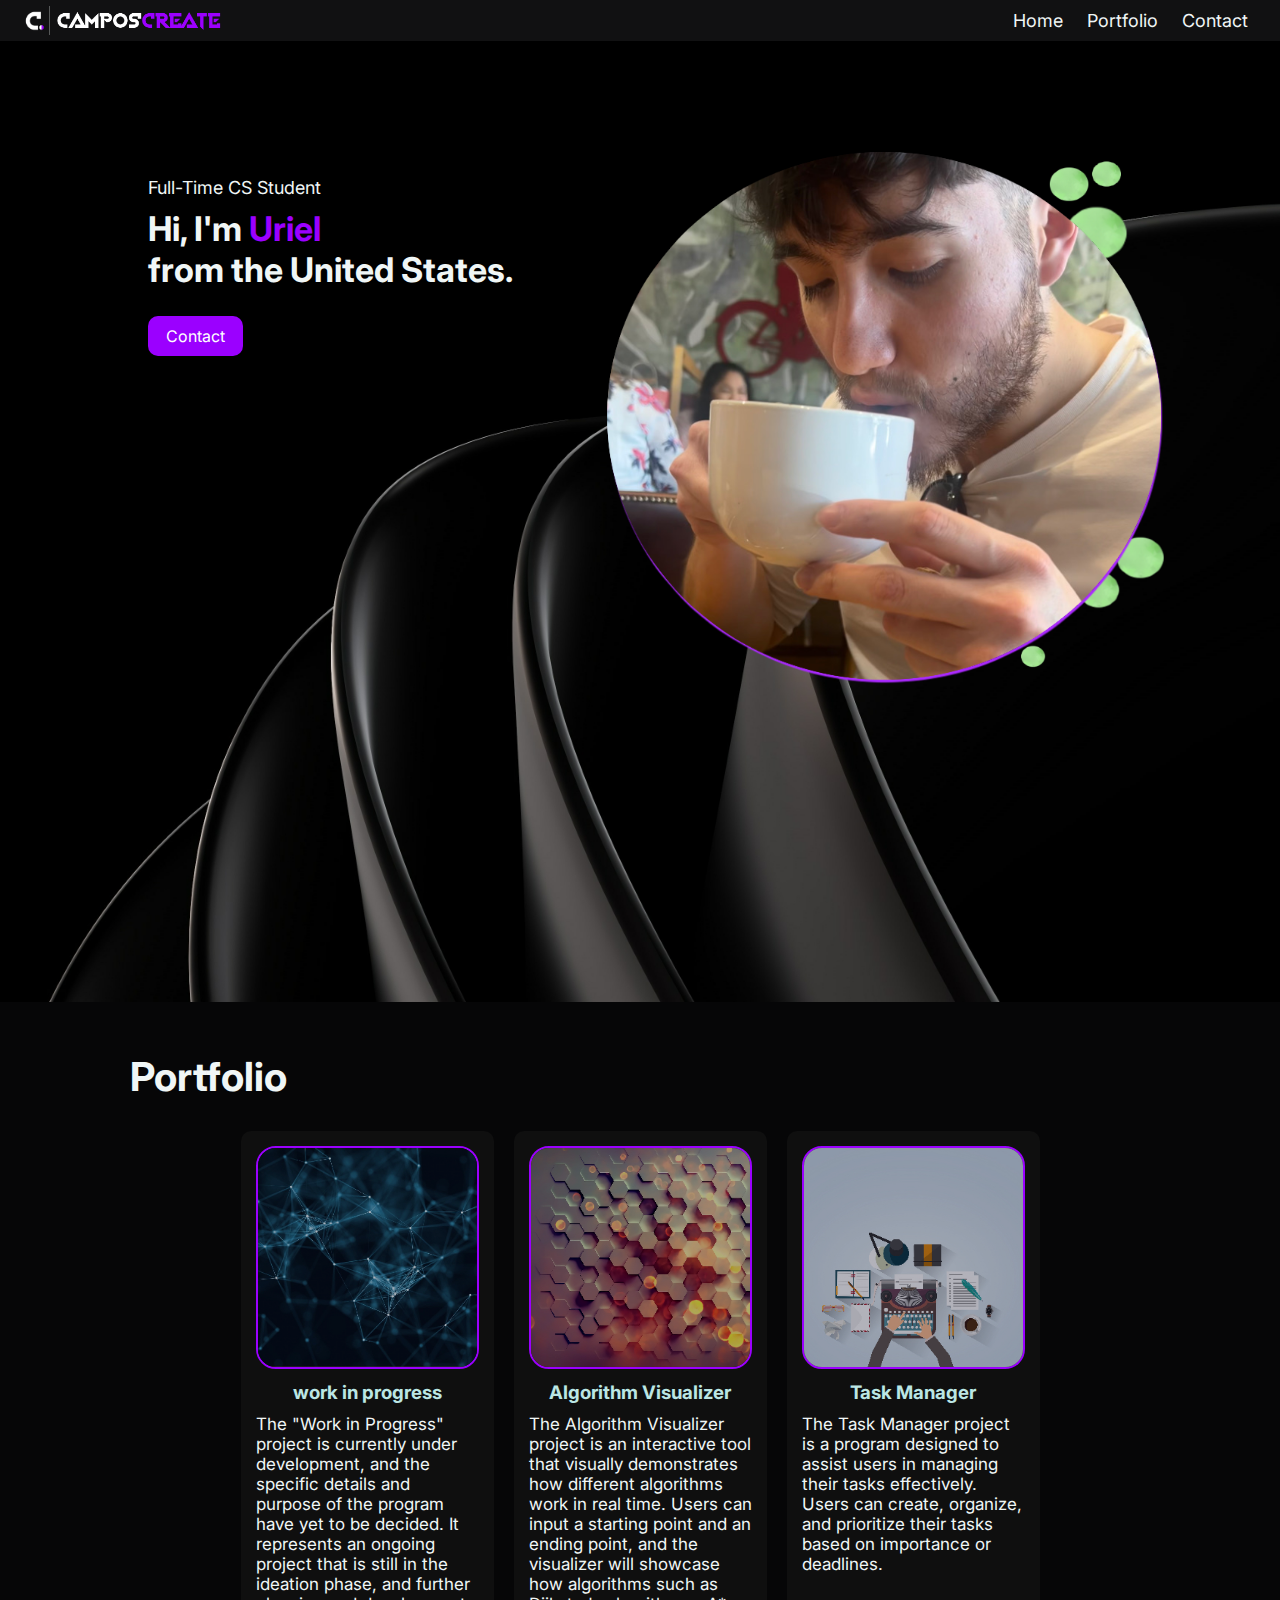
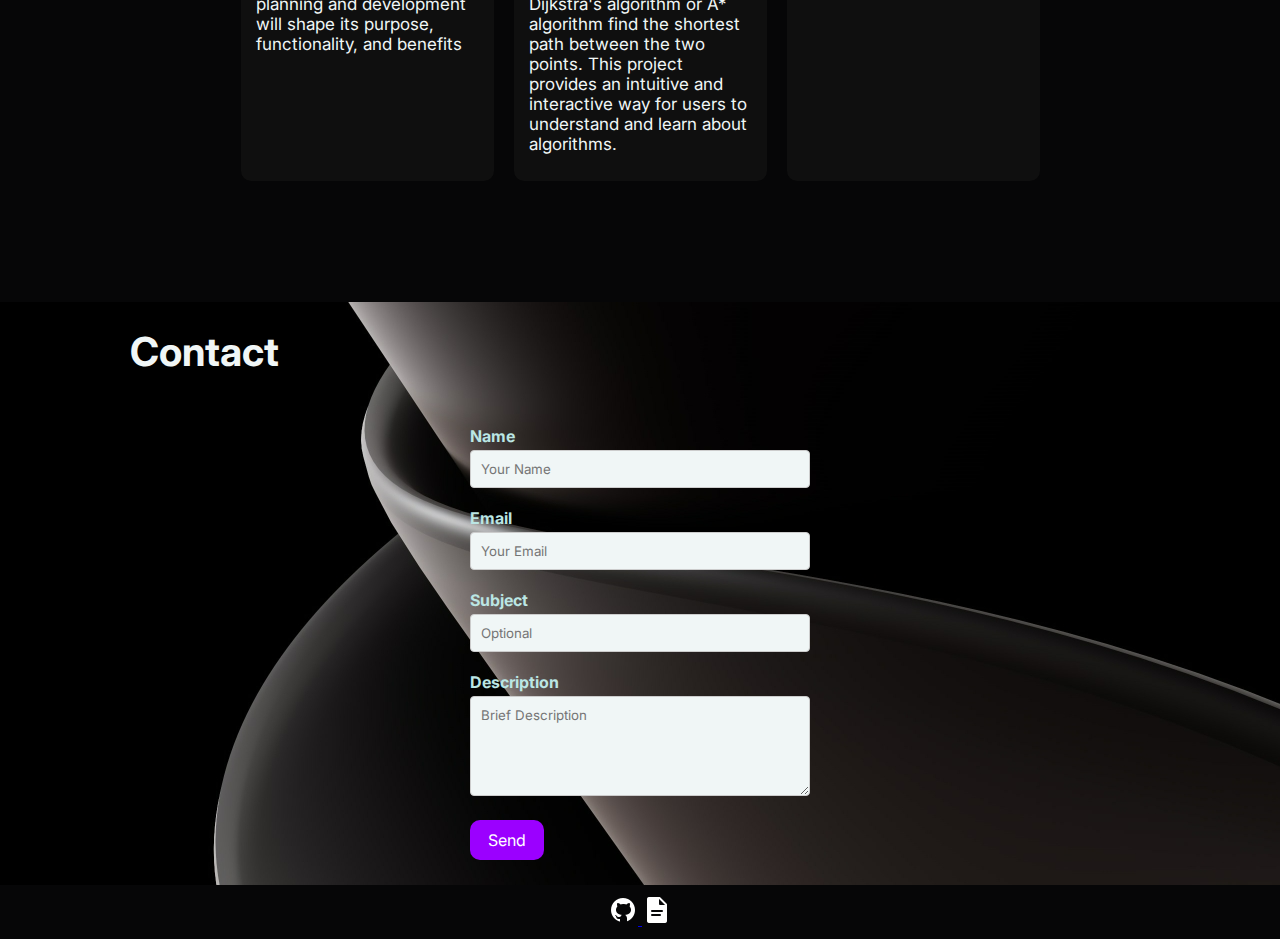
==== commit f075dff0: "Mobile functionality complete" ====
--- a/src/index.html
+++ b/src/index.html
@@ -33,7 +33,7 @@
                 <a href="#contact-section">Contact</a>
             </div>
             <div class="self-pic">
-                <img src="images/coffee.png" class="me" alt="Self Picture">
+                <img src="images/self_sample.png" class="me" alt="Self Picture">
             </div>
         </section>
     </div>
--- a/src/styles.css
+++ b/src/styles.css
@@ -43,7 +43,7 @@
     display: flex;
     align-items: center;
     justify-content: space-between;
-    background: #060607;
+    background: #111112;/*#060607;*/
     position: fixed;
     top: 0;
     left: 0;
